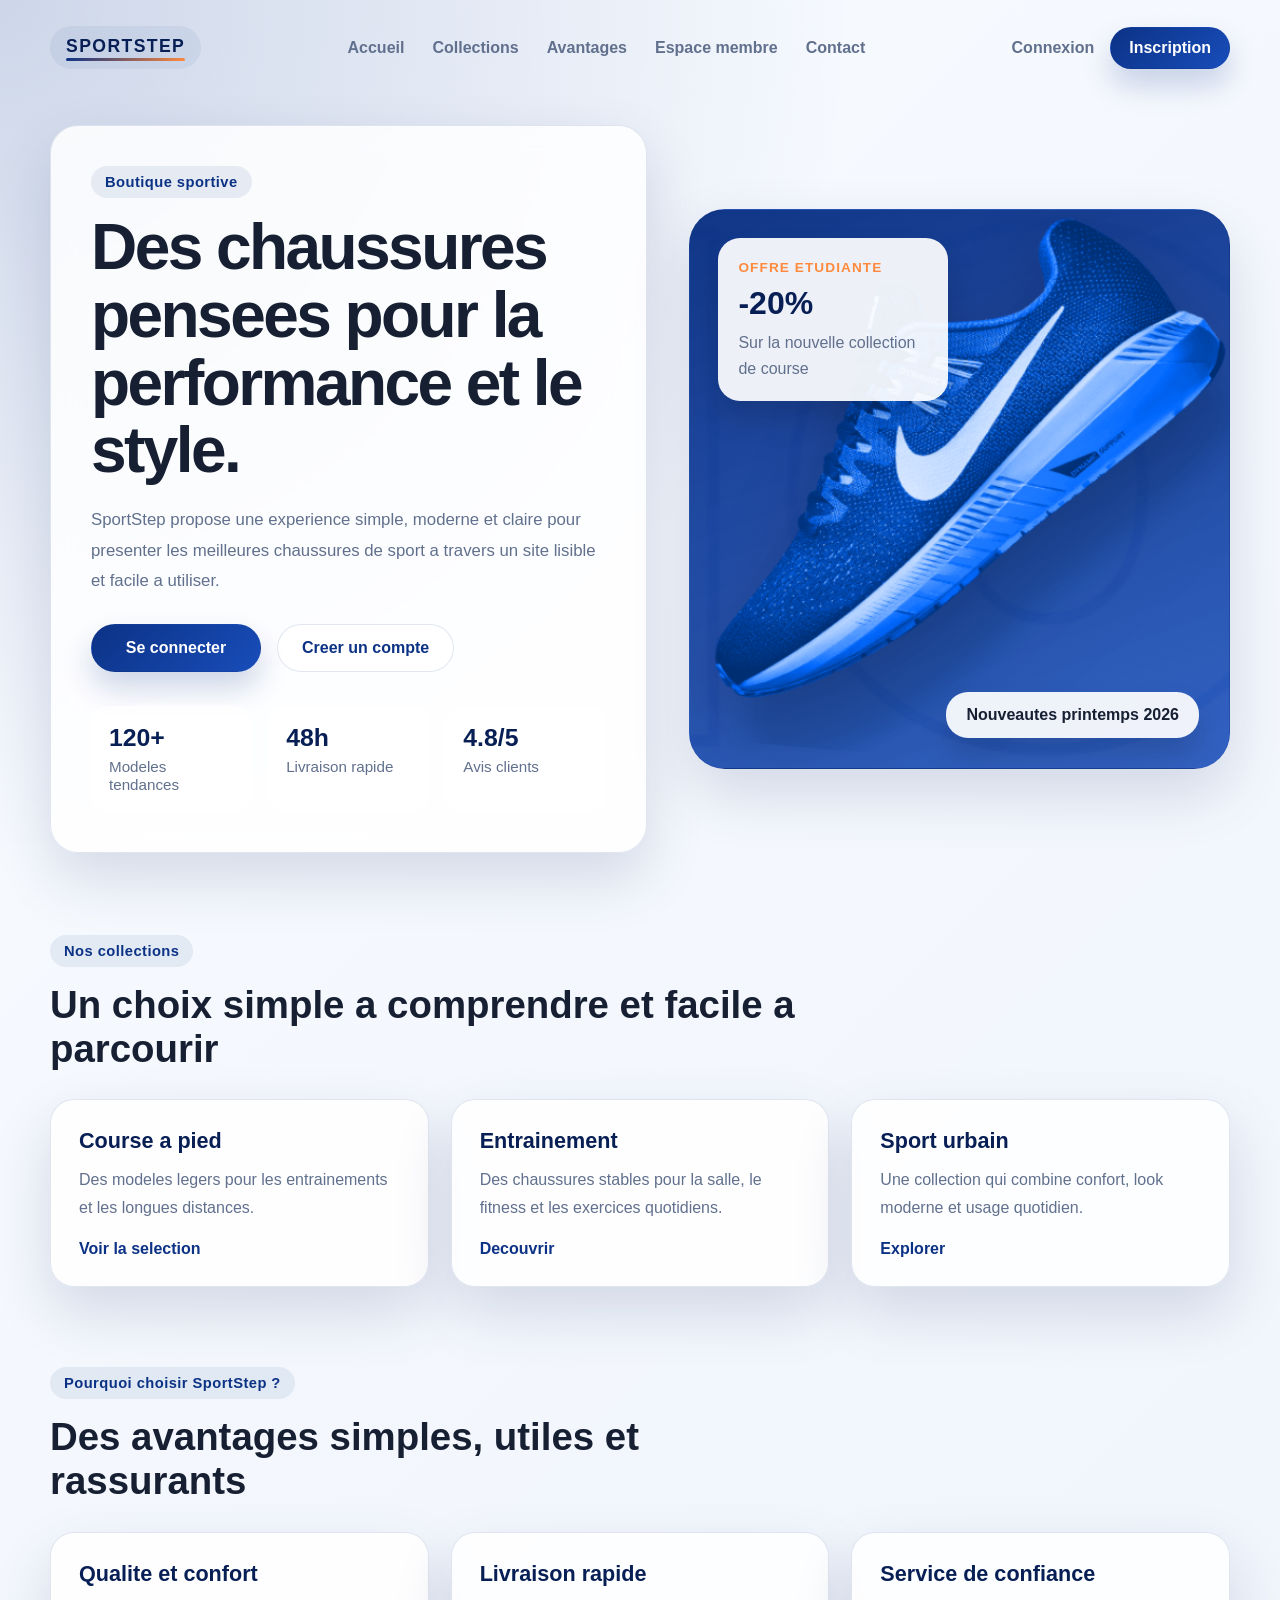
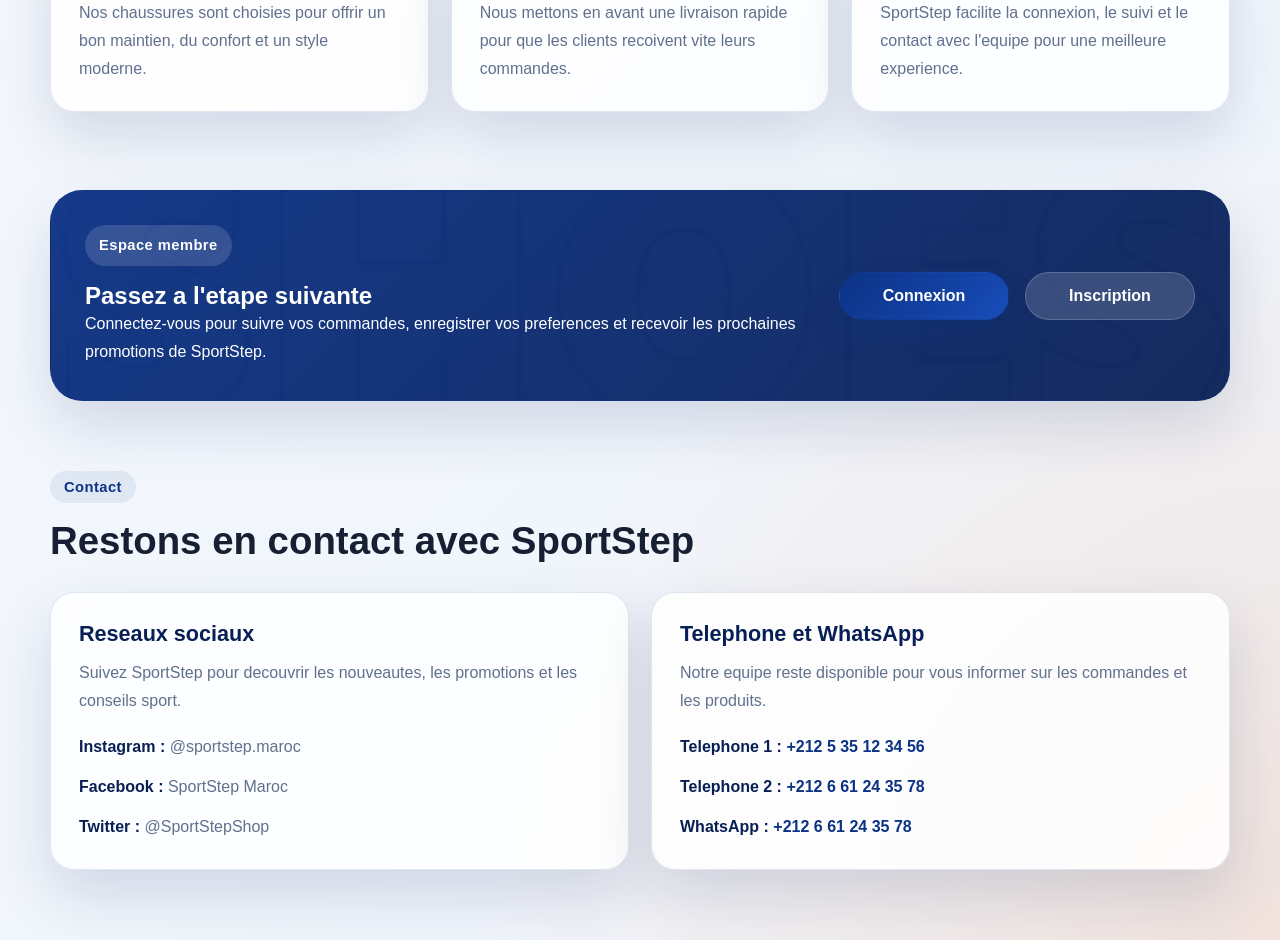
==== index.html @ dacfdc3f "Premier commit : projet e-commerce complet" ====
<!DOCTYPE html>
<html lang="fr">
<head>
  <meta charset="UTF-8" />
  <meta name="viewport" content="width=device-width, initial-scale=1.0" />
  <title>SportStep | Chaussures de sport</title>
  <link rel="stylesheet" href="style.css" />
</head>
<body>
  <header class="en-tete-site">
    <a class="logo-site" href="index.html" aria-label="SportStep">
      <span class="mot-symbole">SportStep</span>
    </a>

    <nav class="navigation-principale" aria-label="Navigation principale">
      <a href="#accueil">Accueil</a>
      <a href="#collections">Collections</a>
      <a href="#avantages">Avantages</a>
      <a href="#espace-membre">Espace membre</a>
      <a href="#contact">Contact</a>
    </nav>

    <div class="actions-navigation">
      <a class="lien-navigation" href="Login.html">Connexion</a>
      <a class="bouton bouton-petit" href="Create Account.html">Inscription</a>
    </div>
  </header>

  <main class="contenu-principal">
    <section class="section-accueil" id="accueil">
      <div class="contenu-accueil">
        <p class="etiquette-accueil">Boutique sportive</p>
        <h1>Des chaussures pensees pour la performance et le style.</h1>
        <p class="texte-accueil">
          SportStep propose une experience simple, moderne et claire pour
          presenter les meilleures chaussures de sport a travers un site
          lisible et facile a utiliser.
        </p>

        <div class="actions-accueil">
          <a href="Login.html" class="bouton">Se connecter</a>
          <a href="Create Account.html" class="bouton bouton-secondaire">Creer un compte</a>
        </div>

        <ul class="liste-statistiques">
          <li>
            <strong>120+</strong>
            <span>Modeles tendances</span>
          </li>
          <li>
            <strong>48h</strong>
            <span>Livraison rapide</span>
          </li>
          <li>
            <strong>4.8/5</strong>
            <span>Avis clients</span>
          </li>
        </ul>
      </div>

      <div class="visuel-accueil">
        <div class="carte-promotion">
          <span class="libelle-promotion">Offre etudiante</span>
          <strong>-20%</strong>
          <p>Sur la nouvelle collection de course</p>
        </div>
        <img src="img/banner.png" alt="Chaussure de sport mise en avant" />
        <div class="note-flottante">Nouveautes printemps 2026</div>
      </div>
    </section>

    <section class="bloc-section" id="collections">
      <div class="entete-section">
        <p class="etiquette-section">Nos collections</p>
        <h2>Un choix simple a comprendre et facile a parcourir</h2>
      </div>

      <div class="grille-collections">
        <article class="carte-collection">
          <h3>Course a pied</h3>
          <p>Des modeles legers pour les entrainements et les longues distances.</p>
          <a href="Create Account.html">Voir la selection</a>
        </article>

        <article class="carte-collection">
          <h3>Entrainement</h3>
          <p>Des chaussures stables pour la salle, le fitness et les exercices quotidiens.</p>
          <a href="Create Account.html">Decouvrir</a>
        </article>

        <article class="carte-collection">
          <h3>Sport urbain</h3>
          <p>Une collection qui combine confort, look moderne et usage quotidien.</p>
          <a href="Create Account.html">Explorer</a>
        </article>
      </div>
    </section>

    <section class="bloc-section" id="avantages">
      <div class="entete-section">
        <p class="etiquette-section">Pourquoi choisir SportStep ?</p>
        <h2>Des avantages simples, utiles et rassurants</h2>
      </div>

      <div class="grille-avantages">
        <article class="carte-avantage">
          <h3>Qualite et confort</h3>
          <p>Nos chaussures sont choisies pour offrir un bon maintien, du confort et un style moderne.</p>
        </article>

        <article class="carte-avantage">
          <h3>Livraison rapide</h3>
          <p>Nous mettons en avant une livraison rapide pour que les clients recoivent vite leurs commandes.</p>
        </article>

        <article class="carte-avantage">
          <h3>Service de confiance</h3>
          <p>SportStep facilite la connexion, le suivi et le contact avec l'equipe pour une meilleure experience.</p>
        </article>
      </div>
    </section>

    <section class="section-espace-membre" id="espace-membre">
      <div class="panneau-espace-membre">
        <div class="texte-espace-membre">
          <p class="etiquette-section">Espace membre</p>
          <h2>Passez a l'etape suivante</h2>
          <p>
            Connectez-vous pour suivre vos commandes, enregistrer vos preferences
            et recevoir les prochaines promotions de SportStep.
          </p>
        </div>

        <div class="actions-espace-membre">
          <a href="Login.html" class="bouton">Connexion</a>
          <a href="Create Account.html" class="bouton bouton-secondaire">Inscription</a>
        </div>
      </div>
    </section>

    <section class="section-contact" id="contact">
      <div class="entete-section">
        <p class="etiquette-section">Contact</p>
        <h2>Restons en contact avec SportStep</h2>
      </div>

      <div class="grille-contact">
        <article class="bloc-contact">
          <h3>Reseaux sociaux</h3>
          <p>Suivez SportStep pour decouvrir les nouveautes, les promotions et les conseils sport.</p>
          <ul class="liste-contact">
            <li><strong>Instagram :</strong> @sportstep.maroc</li>
            <li><strong>Facebook :</strong> SportStep Maroc</li>
            <li><strong>Twitter :</strong> @SportStepShop</li>
          </ul>
        </article>

        <article class="bloc-contact">
          <h3>Telephone et WhatsApp</h3>
          <p>Notre equipe reste disponible pour vous informer sur les commandes et les produits.</p>
          <ul class="liste-contact">
            <li><strong>Telephone 1 :</strong> <a href="tel:+212535123456">+212 5 35 12 34 56</a></li>
            <li><strong>Telephone 2 :</strong> <a href="tel:+212661243578">+212 6 61 24 35 78</a></li>
            <li><strong>WhatsApp :</strong> <a href="tel:+212661243578">+212 6 61 24 35 78</a></li>
          </ul>
        </article>
      </div>
    </section>
  </main>
</body>
</html>
---- style.css ----
:root {
  --color-primary: #0c3285;
  --color-primary-dark: #081f55;
  --color-accent: #ff8a3d;
  --color-text: #172033;
  --color-muted: #61708d;
  --color-surface: rgba(255, 255, 255, 0.84);
  --color-border: rgba(12, 50, 133, 0.12);
  --shadow-soft: 0 25px 60px rgba(8, 31, 85, 0.14);
  --radius-lg: 28px;
  --radius-md: 18px;
  --container-width: 1180px;
}

* {
  margin: 0;
  padding: 0;
  box-sizing: border-box;
}

html {
  scroll-behavior: smooth;
}

body {
  min-height: 100vh;
  font-family: "Segoe UI", Tahoma, Geneva, Verdana, sans-serif;
  color: var(--color-text);
  background:
    radial-gradient(circle at top left, rgba(12, 50, 133, 0.18), transparent 30%),
    radial-gradient(circle at bottom right, rgba(255, 138, 61, 0.16), transparent 28%),
    linear-gradient(135deg, #f8fbff 0%, #eef3fb 100%);
}

a {
  color: inherit;
  text-decoration: none;
}

img {
  display: block;
  max-width: 100%;
}

.contenu-principal,
.en-tete-site,
.pied-page {
  width: min(calc(100% - 32px), var(--container-width));
  margin: 0 auto;
}

.en-tete-site {
  display: flex;
  align-items: center;
  justify-content: space-between;
  gap: 20px;
  padding: 26px 0;
}

.logo-site {
  display: inline-flex;
  align-items: center;
  font-size: 1.1rem;
  font-weight: 800;
  letter-spacing: 0.08em;
  text-transform: uppercase;
  color: var(--color-primary-dark);
}

.mot-symbole {
  position: relative;
  display: inline-block;
  padding: 10px 16px 12px;
  border-radius: 999px;
  background: rgba(12, 50, 133, 0.06);
}

.logo-site .mot-symbole::after {
  content: "";
  position: absolute;
  left: 16px;
  right: 16px;
  bottom: 8px;
  height: 3px;
  border-radius: 999px;
  background: linear-gradient(135deg, var(--color-primary), var(--color-accent));
}

.navigation-principale {
  display: flex;
  align-items: center;
  gap: 28px;
}

.navigation-principale a,
.lien-navigation {
  color: var(--color-muted);
  font-weight: 600;
  transition: color 0.25s ease;
}

.navigation-principale a:hover,
.lien-navigation:hover {
  color: var(--color-primary);
}

.actions-navigation {
  display: flex;
  align-items: center;
  gap: 16px;
}

.bouton {
  display: inline-flex;
  align-items: center;
  justify-content: center;
  min-width: 170px;
  padding: 14px 24px;
  border-radius: 999px;
  border: 1px solid transparent;
  background: linear-gradient(135deg, var(--color-primary), #184dba);
  color: #ffffff;
  font-weight: 700;
  box-shadow: 0 16px 30px rgba(12, 50, 133, 0.2);
  transition: transform 0.25s ease, box-shadow 0.25s ease, background 0.25s ease;
}

.bouton:hover {
  transform: translateY(-2px);
  box-shadow: 0 22px 34px rgba(12, 50, 133, 0.24);
}

.bouton-petit {
  min-width: auto;
  padding: 11px 18px;
}

.bouton-secondaire {
  border-color: var(--color-border);
  background: rgba(255, 255, 255, 0.82);
  color: var(--color-primary);
  box-shadow: none;
}

.section-accueil {
  display: grid;
  grid-template-columns: 1.05fr 0.95fr;
  align-items: center;
  gap: 42px;
  padding: 30px 0 54px;
}

.contenu-accueil,
.visuel-accueil,
.carte-collection,
.carte-avantage,
.panneau-espace-membre,
.bloc-contact {
  border: 1px solid var(--color-border);
  box-shadow: var(--shadow-soft);
}

.contenu-accueil {
  padding: 40px;
  border-radius: var(--radius-lg);
  background: var(--color-surface);
  backdrop-filter: blur(14px);
}

.etiquette-accueil,
.etiquette-section {
  display: inline-block;
  margin-bottom: 16px;
  padding: 8px 14px;
  border-radius: 999px;
  background: rgba(12, 50, 133, 0.08);
  color: var(--color-primary);
  font-size: 0.92rem;
  font-weight: 700;
  letter-spacing: 0.03em;
}

.section-accueil h1 {
  font-size: clamp(2.4rem, 5vw, 4.7rem);
  line-height: 1.06;
  letter-spacing: -0.04em;
}

.texte-accueil {
  max-width: 620px;
  margin-top: 20px;
  color: var(--color-muted);
  font-size: 1.05rem;
  line-height: 1.8;
}

.actions-accueil {
  display: flex;
  flex-wrap: wrap;
  gap: 16px;
  margin-top: 28px;
}

.liste-statistiques {
  display: grid;
  grid-template-columns: repeat(3, minmax(0, 1fr));
  gap: 16px;
  list-style: none;
  margin-top: 34px;
}

.liste-statistiques li {
  padding: 18px;
  border-radius: var(--radius-md);
  background: rgba(255, 255, 255, 0.75);
}

.liste-statistiques strong {
  display: block;
  margin-bottom: 6px;
  color: var(--color-primary-dark);
  font-size: 1.55rem;
}

.liste-statistiques span {
  color: var(--color-muted);
  font-size: 0.95rem;
}

.visuel-accueil {
  position: relative;
  min-height: 560px;
  padding: 30px;
  border-radius: 36px;
  background:
    linear-gradient(160deg, rgba(12, 50, 133, 0.98), rgba(24, 77, 186, 0.88)),
    url("img/shoes-bg.png") center/cover no-repeat;
  overflow: hidden;
}

.visuel-accueil img {
  position: absolute;
  right: -20px;
  bottom: 16px;
  width: min(100%, 560px);
  filter: drop-shadow(0 26px 36px rgba(0, 0, 0, 0.22));
}

.carte-promotion,
.note-flottante {
  position: absolute;
  z-index: 1;
  border-radius: 22px;
  background: rgba(255, 255, 255, 0.92);
  color: var(--color-text);
  box-shadow: 0 18px 30px rgba(0, 0, 0, 0.15);
}

.carte-promotion {
  top: 28px;
  left: 28px;
  max-width: 230px;
  padding: 20px;
}

.libelle-promotion {
  display: inline-block;
  margin-bottom: 10px;
  color: var(--color-accent);
  font-size: 0.85rem;
  font-weight: 700;
  text-transform: uppercase;
  letter-spacing: 0.08em;
}

.carte-promotion strong {
  display: block;
  margin-bottom: 8px;
  color: var(--color-primary-dark);
  font-size: 2rem;
}

.carte-promotion p {
  color: var(--color-muted);
  line-height: 1.6;
}

.note-flottante {
  right: 30px;
  bottom: 30px;
  padding: 14px 20px;
  font-weight: 700;
}

.bloc-section {
  padding: 28px 0 52px;
}

.entete-section {
  max-width: 760px;
  margin-bottom: 28px;
}

.entete-section h2 {
  font-size: clamp(1.9rem, 3vw, 2.9rem);
  line-height: 1.15;
}

.grille-collections,
.grille-avantages,
.grille-contact {
  display: grid;
  grid-template-columns: repeat(3, minmax(0, 1fr));
  gap: 22px;
}

.carte-collection,
.carte-avantage,
.bloc-contact {
  padding: 28px;
  border-radius: 24px;
  background: rgba(255, 255, 255, 0.86);
}

.carte-collection h3,
.carte-avantage h3,
.bloc-contact h3 {
  margin-bottom: 12px;
  font-size: 1.35rem;
  color: var(--color-primary-dark);
}

.carte-collection p,
.carte-avantage p,
.panneau-espace-membre p,
.bloc-contact p,
.liste-contact li {
  color: var(--color-muted);
  line-height: 1.75;
}

.carte-collection a {
  display: inline-block;
  margin-top: 18px;
  color: var(--color-primary);
  font-weight: 700;
}

.section-espace-membre {
  margin-top: 18px;
  padding: 8px 0 70px;
}

.panneau-espace-membre {
  display: flex;
  align-items: center;
  justify-content: space-between;
  gap: 24px;
  padding: 34px;
  border-radius: 32px;
  background:
    linear-gradient(135deg, rgba(12, 50, 133, 0.96), rgba(8, 31, 85, 0.95)),
    url("img/shoes-bg.png") center/cover no-repeat;
}

.texte-espace-membre {
  max-width: 720px;
}

.panneau-espace-membre h2,
.panneau-espace-membre p,
.panneau-espace-membre .etiquette-section {
  color: #ffffff;
}

.panneau-espace-membre .etiquette-section {
  background: rgba(255, 255, 255, 0.14);
}

.actions-espace-membre {
  display: flex;
  flex-wrap: wrap;
  gap: 16px;
}

.panneau-espace-membre .bouton-secondaire {
  background: rgba(255, 255, 255, 0.16);
  border-color: rgba(255, 255, 255, 0.18);
  color: #ffffff;
}

.section-contact {
  padding: 0 0 70px;
}

.grille-contact {
  grid-template-columns: repeat(2, minmax(0, 1fr));
}

.liste-contact {
  list-style: none;
  margin-top: 18px;
  display: grid;
  gap: 12px;
}

.liste-contact strong {
  color: var(--color-primary-dark);
}

.liste-contact a {
  color: var(--color-primary);
  font-weight: 700;
}

@media (max-width: 980px) {
  .en-tete-site {
    flex-direction: column;
    align-items: flex-start;
  }

  .navigation-principale,
  .actions-navigation,
  .actions-accueil,
  .actions-espace-membre {
    flex-wrap: wrap;
  }

  .section-accueil,
  .grille-collections,
  .grille-avantages,
  .grille-contact {
    grid-template-columns: 1fr;
  }

  .section-accueil {
    gap: 26px;
  }

  .visuel-accueil {
    min-height: 460px;
  }

  .visuel-accueil img {
    right: 50%;
    transform: translateX(50%);
    width: min(100%, 470px);
  }

  .panneau-espace-membre {
    flex-direction: column;
    align-items: flex-start;
  }
}

@media (max-width: 680px) {
  .contenu-principal,
  .en-tete-site {
    width: min(calc(100% - 22px), var(--container-width));
  }

  .navigation-principale {
    gap: 18px;
  }

  .contenu-accueil,
  .carte-collection,
  .carte-avantage,
  .panneau-espace-membre,
  .bloc-contact {
    padding: 22px;
  }

  .liste-statistiques {
    grid-template-columns: 1fr;
  }

  .visuel-accueil {
    min-height: 360px;
    padding: 18px;
  }

  .carte-promotion {
    max-width: 180px;
    padding: 16px;
  }

  .note-flottante {
    right: 18px;
    bottom: 18px;
    padding: 12px 16px;
    font-size: 0.9rem;
  }

  .bouton,
  .bouton-petit {
    width: 100%;
  }
}
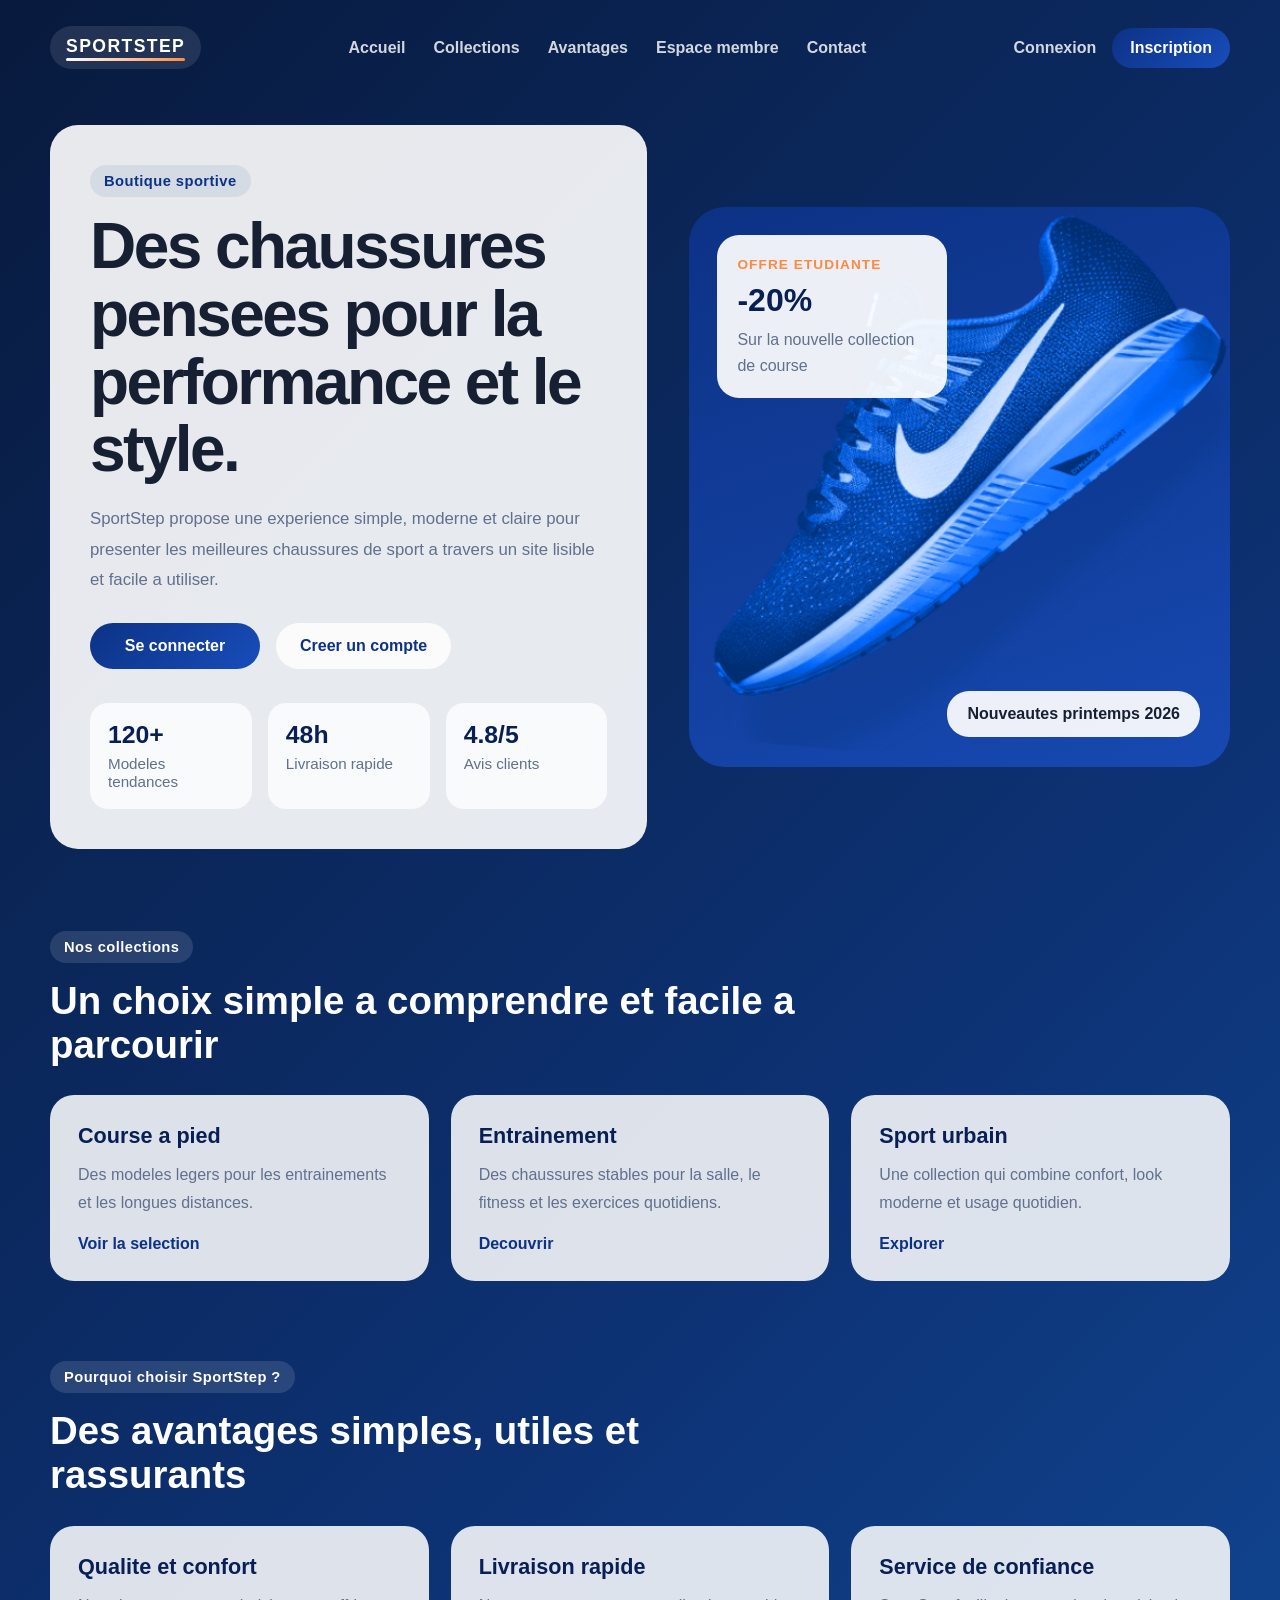
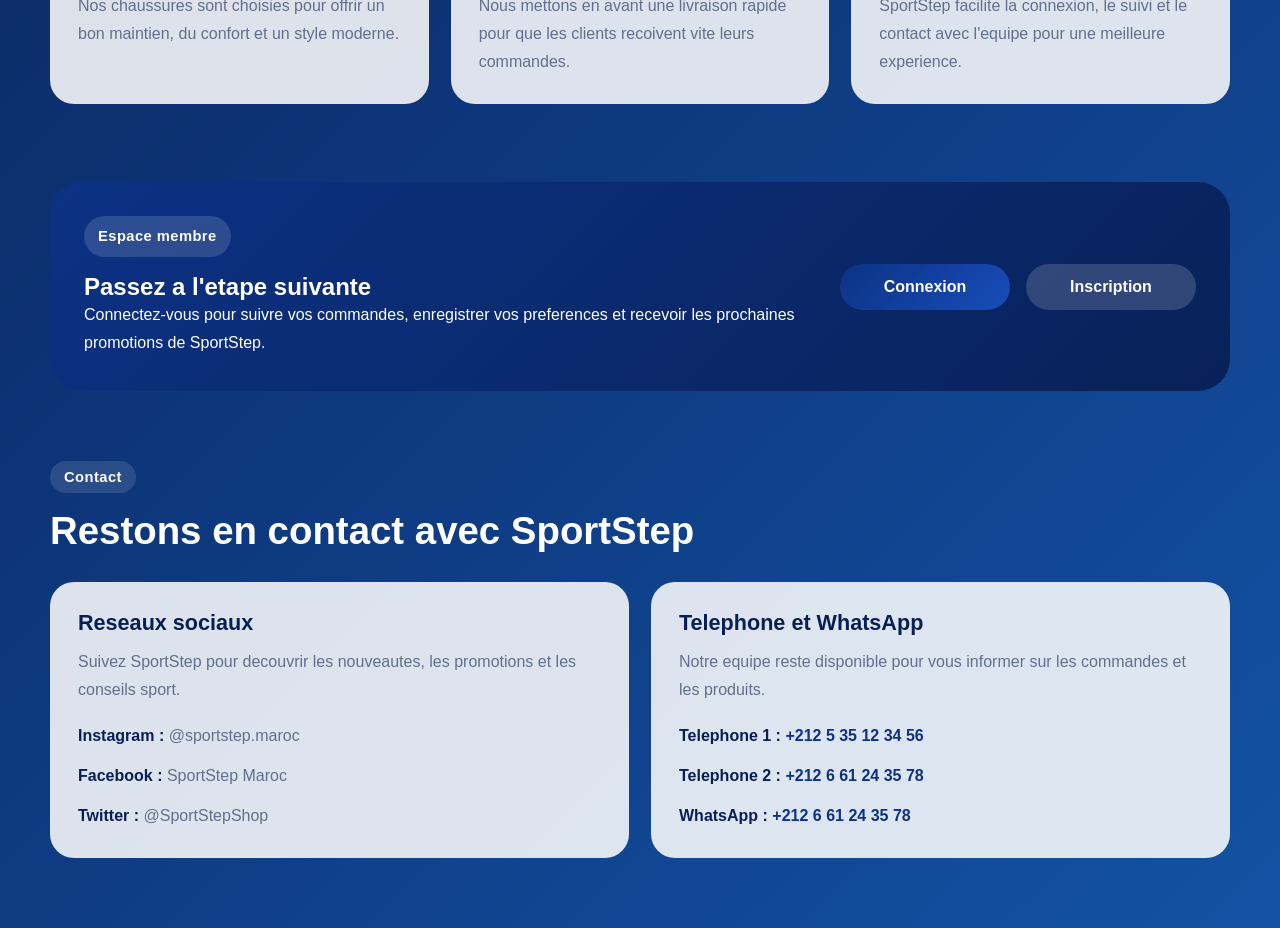
==== commit 1cf59796: "Install and configure Vercel Web Analytics # Vercel Web Analytics Installation Report  ## Summary Su" ====
--- a/index.html
+++ b/index.html
@@ -5,6 +5,10 @@
   <meta name="viewport" content="width=device-width, initial-scale=1.0" />
   <title>SportStep | Chaussures de sport</title>
   <link rel="stylesheet" href="style.css" />
+  <script>
+    window.va = window.va || function () { (window.vaq = window.vaq || []).push(arguments); };
+  </script>
+  <script defer src="/_vercel/insights/script.js"></script>
 </head>
 <body>
   <header class="en-tete-site">
--- a/style.css
+++ b/style.css
@@ -4,9 +4,9 @@
   --color-accent: #ff8a3d;
   --color-text: #172033;
   --color-muted: #61708d;
-  --color-surface: rgba(255, 255, 255, 0.84);
-  --color-border: rgba(12, 50, 133, 0.12);
-  --shadow-soft: 0 25px 60px rgba(8, 31, 85, 0.14);
+  --color-surface: rgba(255, 255, 255, 0.9);
+  --color-border: transparent;
+  --shadow-soft: none;
   --radius-lg: 28px;
   --radius-md: 18px;
   --container-width: 1180px;
@@ -23,13 +23,17 @@
 }
 
 body {
+  position: relative;
   min-height: 100vh;
   font-family: "Segoe UI", Tahoma, Geneva, Verdana, sans-serif;
   color: var(--color-text);
-  background:
-    radial-gradient(circle at top left, rgba(12, 50, 133, 0.18), transparent 30%),
-    radial-gradient(circle at bottom right, rgba(255, 138, 61, 0.16), transparent 28%),
-    linear-gradient(135deg, #f8fbff 0%, #eef3fb 100%);
+  background: linear-gradient(135deg, #081a3d 0%, #0d3274 52%, #1352a5 100%);
+  overflow-x: hidden;
+}
+
+body::before,
+body::after {
+  content: none;
 }
 
 a {
@@ -64,7 +68,7 @@
   font-weight: 800;
   letter-spacing: 0.08em;
   text-transform: uppercase;
-  color: var(--color-primary-dark);
+  color: #ffffff;
 }
 
 .mot-symbole {
@@ -72,7 +76,8 @@
   display: inline-block;
   padding: 10px 16px 12px;
   border-radius: 999px;
-  background: rgba(12, 50, 133, 0.06);
+  background: rgba(255, 255, 255, 0.1);
+  transition: transform 0.22s ease, background 0.22s ease;
 }
 
 .logo-site .mot-symbole::after {
@@ -83,7 +88,16 @@
   bottom: 8px;
   height: 3px;
   border-radius: 999px;
-  background: linear-gradient(135deg, var(--color-primary), var(--color-accent));
+  background: linear-gradient(135deg, #ffffff, var(--color-accent));
+}
+
+.logo-site:hover .mot-symbole {
+  transform: translateY(-4px);
+  background: rgba(255, 255, 255, 0.16);
+}
+
+.logo-site:active .mot-symbole {
+  transform: translateY(-1px);
 }
 
 .navigation-principale {
@@ -94,14 +108,14 @@
 
 .navigation-principale a,
 .lien-navigation {
-  color: var(--color-muted);
+  color: rgba(255, 255, 255, 0.82);
   font-weight: 600;
   transition: color 0.25s ease;
 }
 
 .navigation-principale a:hover,
 .lien-navigation:hover {
-  color: var(--color-primary);
+  color: #ffffff;
 }
 
 .actions-navigation {
@@ -117,17 +131,16 @@
   min-width: 170px;
   padding: 14px 24px;
   border-radius: 999px;
-  border: 1px solid transparent;
+  border: none;
   background: linear-gradient(135deg, var(--color-primary), #184dba);
   color: #ffffff;
   font-weight: 700;
-  box-shadow: 0 16px 30px rgba(12, 50, 133, 0.2);
-  transition: transform 0.25s ease, box-shadow 0.25s ease, background 0.25s ease;
+  box-shadow: none;
+  transition: transform 0.25s ease, background 0.25s ease;
 }
 
 .bouton:hover {
   transform: translateY(-2px);
-  box-shadow: 0 22px 34px rgba(12, 50, 133, 0.24);
 }
 
 .bouton-petit {
@@ -156,15 +169,14 @@
 .carte-avantage,
 .panneau-espace-membre,
 .bloc-contact {
-  border: 1px solid var(--color-border);
-  box-shadow: var(--shadow-soft);
+  border: none;
+  box-shadow: none;
 }
 
 .contenu-accueil {
   padding: 40px;
   border-radius: var(--radius-lg);
   background: var(--color-surface);
-  backdrop-filter: blur(14px);
 }
 
 .etiquette-accueil,
@@ -232,9 +244,7 @@
   min-height: 560px;
   padding: 30px;
   border-radius: 36px;
-  background:
-    linear-gradient(160deg, rgba(12, 50, 133, 0.98), rgba(24, 77, 186, 0.88)),
-    url("img/shoes-bg.png") center/cover no-repeat;
+  background: linear-gradient(160deg, #0c3285, #1749b1);
   overflow: hidden;
 }
 
@@ -243,7 +253,7 @@
   right: -20px;
   bottom: 16px;
   width: min(100%, 560px);
-  filter: drop-shadow(0 26px 36px rgba(0, 0, 0, 0.22));
+  filter: none;
 }
 
 .carte-promotion,
@@ -253,7 +263,7 @@
   border-radius: 22px;
   background: rgba(255, 255, 255, 0.92);
   color: var(--color-text);
-  box-shadow: 0 18px 30px rgba(0, 0, 0, 0.15);
+  box-shadow: none;
 }
 
 .carte-promotion {
@@ -301,9 +311,19 @@
   margin-bottom: 28px;
 }
 
+.entete-section .etiquette-section {
+  background: rgba(255, 255, 255, 0.12);
+  color: #ffffff;
+}
+
 .entete-section h2 {
   font-size: clamp(1.9rem, 3vw, 2.9rem);
   line-height: 1.15;
+  color: #ffffff;
+}
+
+.entete-section p {
+  color: rgba(255, 255, 255, 0.82);
 }
 
 .grille-collections,
@@ -358,9 +378,7 @@
   gap: 24px;
   padding: 34px;
   border-radius: 32px;
-  background:
-    linear-gradient(135deg, rgba(12, 50, 133, 0.96), rgba(8, 31, 85, 0.95)),
-    url("img/shoes-bg.png") center/cover no-repeat;
+  background: linear-gradient(135deg, rgba(12, 50, 133, 0.96), rgba(8, 31, 85, 0.95));
 }
 
 .texte-espace-membre {
